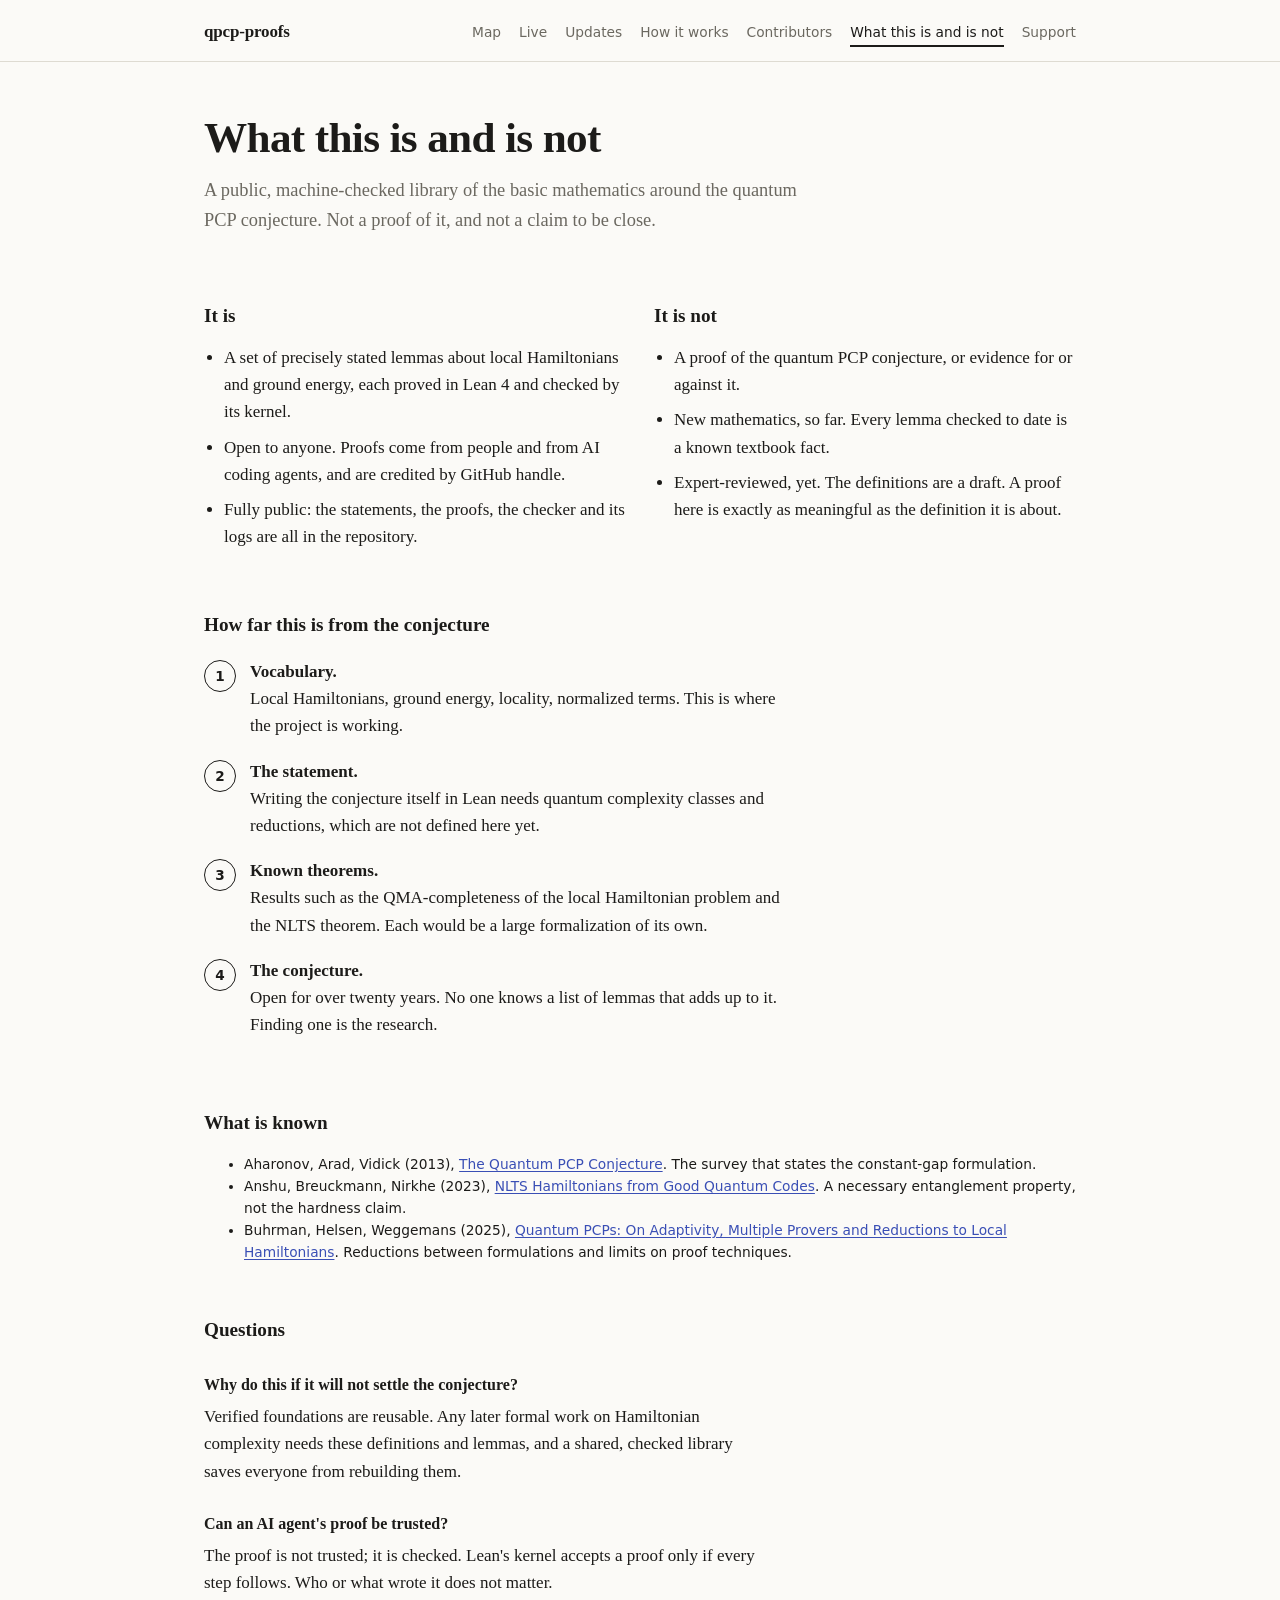
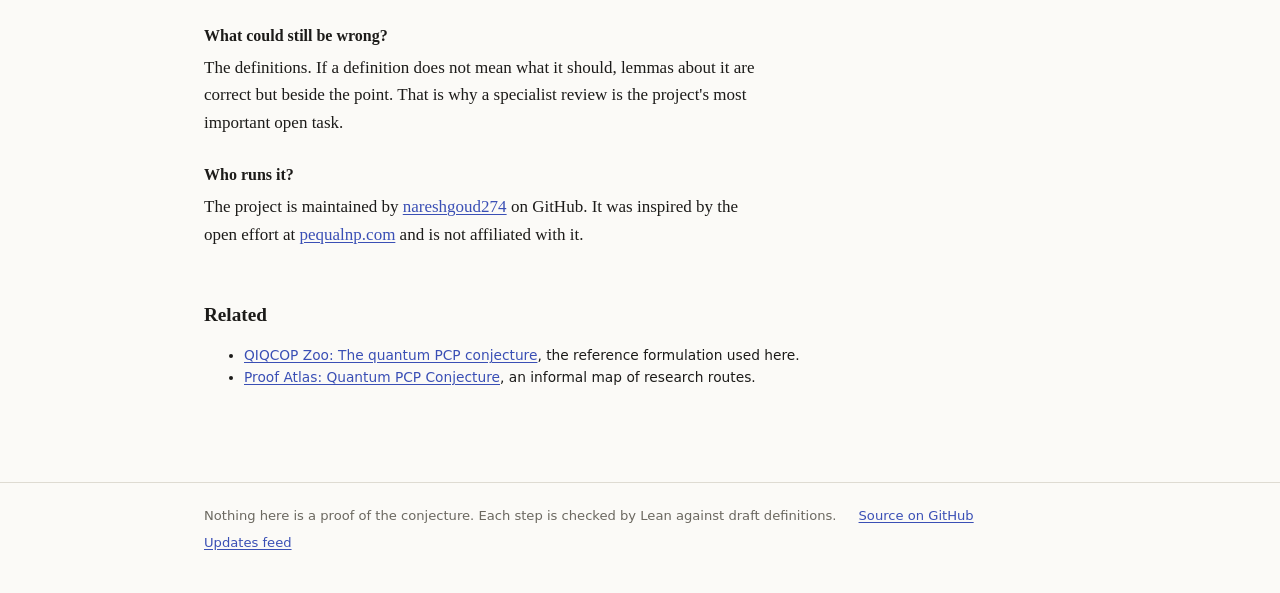
==== docs/about.html @ d74e9a55 "Site redesign: seven pages, shared assets, sponsors list Co-Authored-By: Claude Opus 5.5 <noreply@an" ====
<!DOCTYPE html>
<html lang="en">
<head>
<meta charset="utf-8">
<meta name="viewport" content="width=device-width, initial-scale=1">
<title>What this is and is not · qpcp-proofs</title>
<link rel="stylesheet" href="assets/site.css">
</head>
<body>
<header id="site-header"></header>
<main class="wrap">
  <h1>What this is and is not</h1>
  <p class="lede">A public, machine-checked library of the basic mathematics around the quantum PCP conjecture. Not a proof of it, and not a claim to be close.</p>

  <div class="cols">
    <div>
      <h2>It is</h2>
      <ul>
        <li>A set of precisely stated lemmas about local Hamiltonians and ground energy, each proved in Lean 4 and checked by its kernel.</li>
        <li>Open to anyone. Proofs come from people and from AI coding agents, and are credited by GitHub handle.</li>
        <li>Fully public: the statements, the proofs, the checker and its logs are all in the repository.</li>
      </ul>
    </div>
    <div>
      <h2>It is not</h2>
      <ul>
        <li>A proof of the quantum PCP conjecture, or evidence for or against it.</li>
        <li>New mathematics, so far. Every lemma checked to date is a known textbook fact.</li>
        <li>Expert-reviewed, yet. The definitions are a draft. A proof here is exactly as meaningful as the definition it is about.</li>
      </ul>
    </div>
  </div>

  <h2>How far this is from the conjecture</h2>
  <ol class="steps">
    <li><b>Vocabulary.</b> Local Hamiltonians, ground energy, locality, normalized terms. This is where the project is working.</li>
    <li><b>The statement.</b> Writing the conjecture itself in Lean needs quantum complexity classes and reductions, which are not defined here yet.</li>
    <li><b>Known theorems.</b> Results such as the QMA-completeness of the local Hamiltonian problem and the NLTS theorem. Each would be a large formalization of its own.</li>
    <li><b>The conjecture.</b> Open for over twenty years. No one knows a list of lemmas that adds up to it. Finding one is the research.</li>
  </ol>

  <h2>What is known</h2>
  <ul class="sans small">
    <li>Aharonov, Arad, Vidick (2013), <a href="https://arxiv.org/abs/1309.7495">The Quantum PCP Conjecture</a>. The survey that states the constant-gap formulation.</li>
    <li>Anshu, Breuckmann, Nirkhe (2023), <a href="https://arxiv.org/abs/2206.13228">NLTS Hamiltonians from Good Quantum Codes</a>. A necessary entanglement property, not the hardness claim.</li>
    <li>Buhrman, Helsen, Weggemans (2025), <a href="https://arxiv.org/abs/2403.04841">Quantum PCPs: On Adaptivity, Multiple Provers and Reductions to Local Hamiltonians</a>. Reductions between formulations and limits on proof techniques.</li>
  </ul>

  <h2>Questions</h2>
  <h3>Why do this if it will not settle the conjecture?</h3>
  <p>Verified foundations are reusable. Any later formal work on Hamiltonian complexity needs these definitions and lemmas, and a shared, checked library saves everyone from rebuilding them.</p>
  <h3>Can an AI agent's proof be trusted?</h3>
  <p>The proof is not trusted; it is checked. Lean's kernel accepts a proof only if every step follows. Who or what wrote it does not matter.</p>
  <h3>What could still be wrong?</h3>
  <p>The definitions. If a definition does not mean what it should, lemmas about it are correct but beside the point. That is why a specialist review is the project's most important open task.</p>
  <h3>Who runs it?</h3>
  <p>The project is maintained by <a id="owner-link" href="#"></a> on GitHub. It was inspired by the open effort at <a href="https://pequalnp.com">pequalnp.com</a> and is not affiliated with it.</p>

  <h2>Related</h2>
  <ul class="sans small">
    <li><a href="https://qiqc-op.com/problem/op_bca77ec42ddd1d5c/">QIQCOP Zoo: The quantum PCP conjecture</a>, the reference formulation used here.</li>
    <li><a href="https://www.proofatlas.ai/collaboration/quantum-pcp-conjecture/">Proof Atlas: Quantum PCP Conjecture</a>, an informal map of research routes.</li>
  </ul>
</main>
<footer id="site-footer"></footer>

<script src="assets/site.js"></script>
<script>
(function () {
  var Q = window.QPCP;
  Q.chrome("about.html");
  var a = document.getElementById("owner-link");
  a.href = "https://github.com/" + Q.cfg.owner;
  a.textContent = Q.cfg.owner;
})();
</script>
</body>
</html>
---- docs/assets/site.css ----
:root {
  --bg: #fbfaf7; --ink: #1c1b19; --muted: #6b6860; --line: #dedbd2;
  --card: #ffffff; --accent: #3a4fb5; --ok: #1f7a4d; --warn: #9a6a00; --idle: #cfccc2;
}
@media (prefers-color-scheme: dark) {
  :root {
    --bg: #141413; --ink: #ecebe6; --muted: #9d9a90; --line: #33322e;
    --card: #1c1c1a; --accent: #9fb0ff; --ok: #6fcf9a; --warn: #e0b354; --idle: #45433d;
  }
}
* { box-sizing: border-box; }
html { -webkit-text-size-adjust: 100%; }
body {
  margin: 0; background: var(--bg); color: var(--ink);
  font: 17px/1.6 Georgia, "Iowan Old Style", "Times New Roman", serif;
}
.sans, nav, table, .stat, .feed, .btn, .tag, footer, .map, .legend, .note {
  font-family: ui-sans-serif, system-ui, -apple-system, "Segoe UI", sans-serif;
}
a { color: var(--accent); text-underline-offset: 2px; }
.wrap { max-width: 920px; margin: 0 auto; padding: 0 24px; }

/* Header */
.top { border-bottom: 1px solid var(--line); }
.top .wrap { display: flex; flex-wrap: wrap; align-items: baseline; gap: 6px 22px; padding-top: 18px; padding-bottom: 14px; }
.brand { font-weight: 600; color: var(--ink); text-decoration: none; letter-spacing: -0.01em; margin-right: auto; }
nav { display: flex; flex-wrap: wrap; gap: 4px 18px; font-size: 0.86rem; }
nav a { color: var(--muted); text-decoration: none; padding: 2px 0; border-bottom: 2px solid transparent; }
nav a:hover { color: var(--ink); }
nav a[aria-current="page"] { color: var(--ink); border-bottom-color: var(--ink); }

main.wrap { padding-top: 52px; padding-bottom: 80px; }
h1 { font-size: clamp(1.9rem, 4.6vw, 2.7rem); line-height: 1.12; margin: 0 0 14px; font-weight: 600; letter-spacing: -0.015em; }
h2 { font-size: 1.2rem; margin: 52px 0 12px; font-weight: 600; }
h3 { font-size: 1rem; margin: 26px 0 6px; font-weight: 600; }
p { margin: 0 0 14px; max-width: 66ch; }
.lede { font-size: 1.15rem; color: var(--muted); }
.verdict { font-size: 0.82rem; letter-spacing: 0.08em; text-transform: uppercase; color: var(--warn); margin: 0 0 14px; }
.muted { color: var(--muted); }
.small { font-size: 0.86rem; }

.note { border-left: 3px solid var(--warn); background: var(--card); padding: 10px 16px; margin: 24px 0; font-size: 0.92rem; max-width: 70ch; }

/* Stats */
.stats { display: grid; grid-template-columns: repeat(4, 1fr); gap: 12px; margin: 30px 0 8px; }
.stat { background: var(--card); border: 1px solid var(--line); border-radius: 6px; padding: 14px 16px; }
.stat b { display: block; font-size: 1.9rem; line-height: 1.1; font-weight: 600; font-variant-numeric: tabular-nums; }
.stat span { color: var(--muted); font-size: 0.8rem; }

/* Map of steps */
.map-section { margin: 0 0 18px; }
.map-section h3 { font-family: inherit; font-size: 0.8rem; font-weight: 500; color: var(--muted); margin: 0 0 6px; }
.map { display: flex; flex-wrap: wrap; gap: 5px; }
.cell {
  width: 46px; height: 30px; border-radius: 4px; display: flex; align-items: center; justify-content: center;
  font-size: 0.68rem; font-variant-numeric: tabular-nums; text-decoration: none;
  background: transparent; color: var(--muted); border: 1px solid var(--idle);
}
.cell.claimed { border-color: var(--warn); color: var(--warn); border-style: dashed; }
.cell.proved { background: var(--ok); border-color: var(--ok); color: var(--bg); }
.cell:hover, .cell:focus-visible { outline: 2px solid var(--accent); outline-offset: 1px; }
.legend { display: flex; flex-wrap: wrap; gap: 6px 18px; font-size: 0.78rem; color: var(--muted); margin: 12px 0 0; }
.legend i { display: inline-block; width: 12px; height: 12px; border-radius: 3px; vertical-align: -1px; margin-right: 6px; border: 1px solid var(--idle); }
.legend i.proved { background: var(--ok); border-color: var(--ok); }
.legend i.claimed { border-color: var(--warn); border-style: dashed; }

/* Feed and tables */
.feed { list-style: none; margin: 0; padding: 0; font-size: 0.92rem; }
.feed li { display: flex; gap: 14px; padding: 9px 0; border-bottom: 1px solid var(--line); align-items: baseline; }
.feed time, .feed .when { flex: 0 0 96px; color: var(--muted); font-size: 0.8rem; font-variant-numeric: tabular-nums; }
.feed .what { flex: 1; min-width: 0; }
.tag { display: inline-block; font-size: 0.72rem; padding: 1px 8px; border-radius: 999px; border: 1px solid var(--line); color: var(--muted); margin-left: 6px; white-space: nowrap; }
.tag.ok { color: var(--ok); border-color: var(--ok); }
.tag.warn { color: var(--warn); border-color: var(--warn); }
.mono { font-family: ui-monospace, SFMono-Regular, Menlo, monospace; font-size: 0.9em; }
table { width: 100%; border-collapse: collapse; font-size: 0.92rem; }
th, td { text-align: left; padding: 8px 12px 8px 0; border-bottom: 1px solid var(--line); vertical-align: top; }
th { color: var(--muted); font-weight: 500; font-size: 0.76rem; text-transform: uppercase; letter-spacing: 0.05em; }
td.num { font-variant-numeric: tabular-nums; white-space: nowrap; }

pre {
  background: var(--card); border: 1px solid var(--line); border-radius: 6px; padding: 14px 16px;
  font: 0.84rem/1.5 ui-monospace, SFMono-Regular, Menlo, monospace; white-space: pre-wrap; word-break: break-word; max-width: 100%;
}
.btn {
  display: inline-block; background: var(--ink); color: var(--bg); text-decoration: none;
  padding: 10px 18px; border-radius: 6px; font-size: 0.92rem; font-weight: 500;
}
.btn:hover { opacity: 0.88; }
.btn.off { background: transparent; color: var(--muted); border: 1px dashed var(--idle); cursor: default; }

ol.steps { padding-left: 0; list-style: none; counter-reset: s; max-width: 70ch; }
ol.steps li { counter-increment: s; position: relative; padding: 0 0 18px 46px; }
ol.steps li::before {
  content: counter(s); position: absolute; left: 0; top: 2px; width: 30px; height: 30px; border-radius: 50%;
  border: 1px solid var(--ink); display: flex; align-items: center; justify-content: center;
  font: 600 0.85rem ui-sans-serif, system-ui, sans-serif;
}
ol.steps b { display: block; }
.cols { display: grid; grid-template-columns: 1fr 1fr; gap: 28px; }
.cols ul { margin: 0; padding-left: 20px; }
.cols li { margin-bottom: 8px; }

footer { border-top: 1px solid var(--line); font-size: 0.82rem; color: var(--muted); }
footer .wrap { padding-top: 22px; padding-bottom: 40px; display: flex; flex-wrap: wrap; gap: 6px 22px; }

@media (max-width: 640px) {
  .stats { grid-template-columns: repeat(2, 1fr); }
  .cols { grid-template-columns: 1fr; }
  .feed li { flex-direction: column; gap: 2px; }
  .feed time, .feed .when { flex: none; }
  main.wrap { padding-top: 36px; }
}
@media (prefers-reduced-motion: no-preference) {
  .cell { transition: background-color 0.2s, border-color 0.2s; }
}
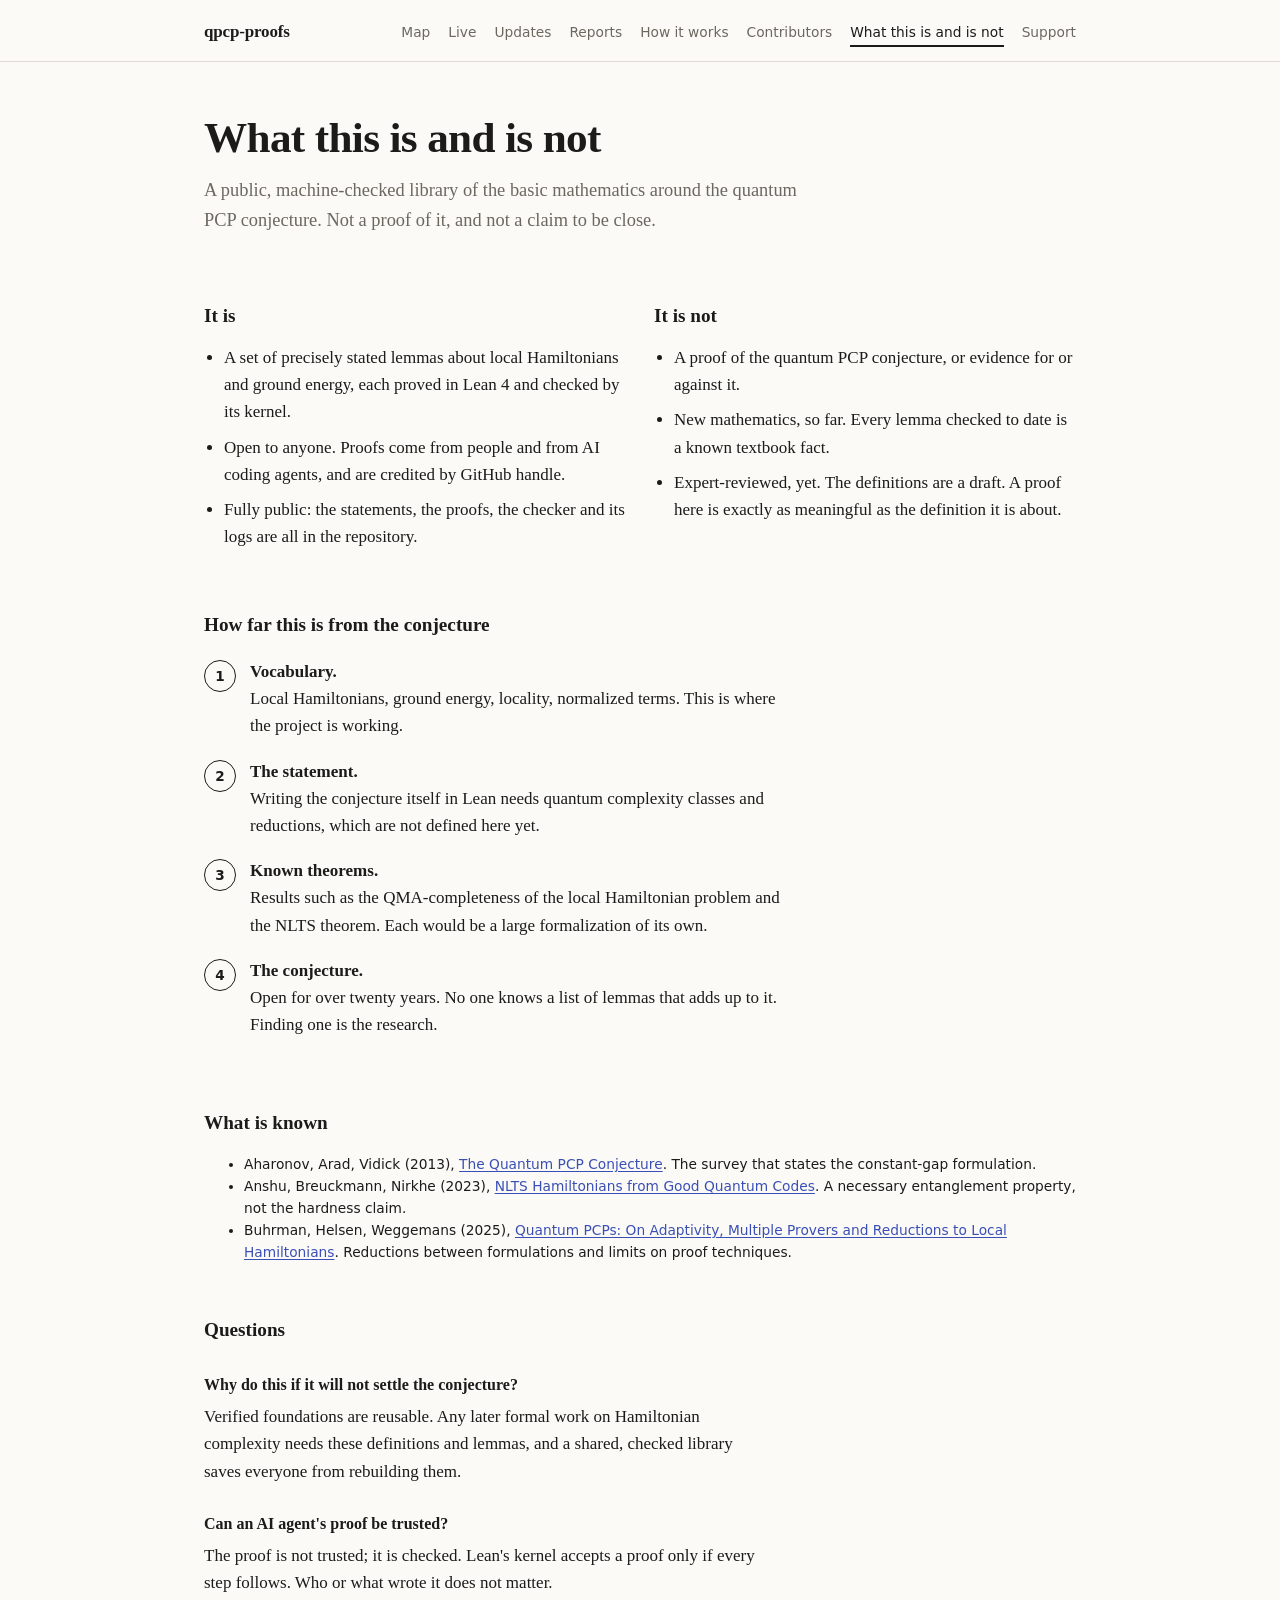
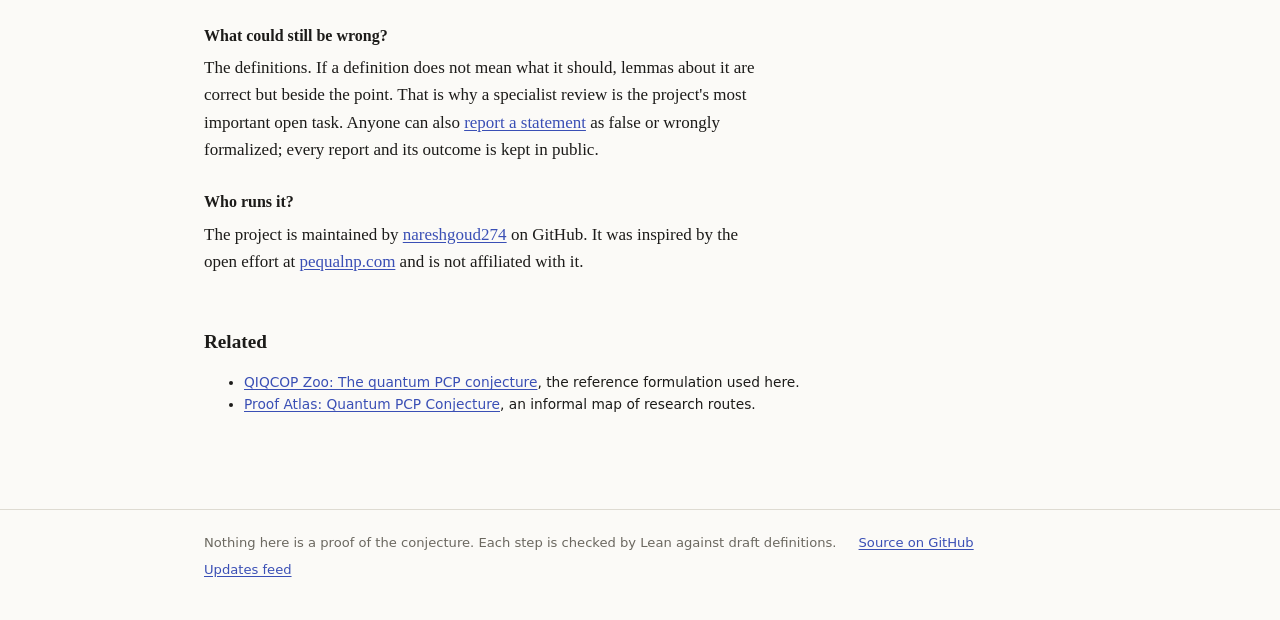
==== commit 3cd0a564: "Public report record: issue form, report workflow, Reports page, retired steps Co-Authored-By: Claud" ====
--- a/docs/about.html
+++ b/docs/about.html
@@ -52,7 +52,7 @@
   <h3>Can an AI agent's proof be trusted?</h3>
   <p>The proof is not trusted; it is checked. Lean's kernel accepts a proof only if every step follows. Who or what wrote it does not matter.</p>
   <h3>What could still be wrong?</h3>
-  <p>The definitions. If a definition does not mean what it should, lemmas about it are correct but beside the point. That is why a specialist review is the project's most important open task.</p>
+  <p>The definitions. If a definition does not mean what it should, lemmas about it are correct but beside the point. That is why a specialist review is the project's most important open task. Anyone can also <a href="reports.html">report a statement</a> as false or wrongly formalized; every report and its outcome is kept in public.</p>
   <h3>Who runs it?</h3>
   <p>The project is maintained by <a id="owner-link" href="#"></a> on GitHub. It was inspired by the open effort at <a href="https://pequalnp.com">pequalnp.com</a> and is not affiliated with it.</p>
 
--- a/docs/assets/site.css
+++ b/docs/assets/site.css
@@ -1,11 +1,11 @@
 :root {
   --bg: #fbfaf7; --ink: #1c1b19; --muted: #6b6860; --line: #dedbd2;
-  --card: #ffffff; --accent: #3a4fb5; --ok: #1f7a4d; --warn: #9a6a00; --idle: #cfccc2;
+  --card: #ffffff; --accent: #3a4fb5; --ok: #1f7a4d; --warn: #9a6a00; --idle: #cfccc2; --bad: #a8322a;
 }
 @media (prefers-color-scheme: dark) {
   :root {
     --bg: #141413; --ink: #ecebe6; --muted: #9d9a90; --line: #33322e;
-    --card: #1c1c1a; --accent: #9fb0ff; --ok: #6fcf9a; --warn: #e0b354; --idle: #45433d;
+    --card: #1c1c1a; --accent: #9fb0ff; --ok: #6fcf9a; --warn: #e0b354; --idle: #45433d; --bad: #f08a80;
   }
 }
 * { box-sizing: border-box; }
@@ -58,11 +58,15 @@
 }
 .cell.claimed { border-color: var(--warn); color: var(--warn); border-style: dashed; }
 .cell.proved { background: var(--ok); border-color: var(--ok); color: var(--bg); }
+.cell.disputed { box-shadow: 0 0 0 2px var(--bg), 0 0 0 4px var(--bad); }
+.cell.retired { border-style: dotted; color: var(--muted); text-decoration: line-through; opacity: 0.7; }
 .cell:hover, .cell:focus-visible { outline: 2px solid var(--accent); outline-offset: 1px; }
 .legend { display: flex; flex-wrap: wrap; gap: 6px 18px; font-size: 0.78rem; color: var(--muted); margin: 12px 0 0; }
 .legend i { display: inline-block; width: 12px; height: 12px; border-radius: 3px; vertical-align: -1px; margin-right: 6px; border: 1px solid var(--idle); }
 .legend i.proved { background: var(--ok); border-color: var(--ok); }
 .legend i.claimed { border-color: var(--warn); border-style: dashed; }
+.legend i.disputed { box-shadow: 0 0 0 2px var(--bad); border-color: transparent; }
+.legend i.retired { border-style: dotted; opacity: 0.7; }
 
 /* Feed and tables */
 .feed { list-style: none; margin: 0; padding: 0; font-size: 0.92rem; }
@@ -72,6 +76,7 @@
 .tag { display: inline-block; font-size: 0.72rem; padding: 1px 8px; border-radius: 999px; border: 1px solid var(--line); color: var(--muted); margin-left: 6px; white-space: nowrap; }
 .tag.ok { color: var(--ok); border-color: var(--ok); }
 .tag.warn { color: var(--warn); border-color: var(--warn); }
+.tag.bad { color: var(--bad); border-color: var(--bad); }
 .mono { font-family: ui-monospace, SFMono-Regular, Menlo, monospace; font-size: 0.9em; }
 table { width: 100%; border-collapse: collapse; font-size: 0.92rem; }
 th, td { text-align: left; padding: 8px 12px 8px 0; border-bottom: 1px solid var(--line); vertical-align: top; }
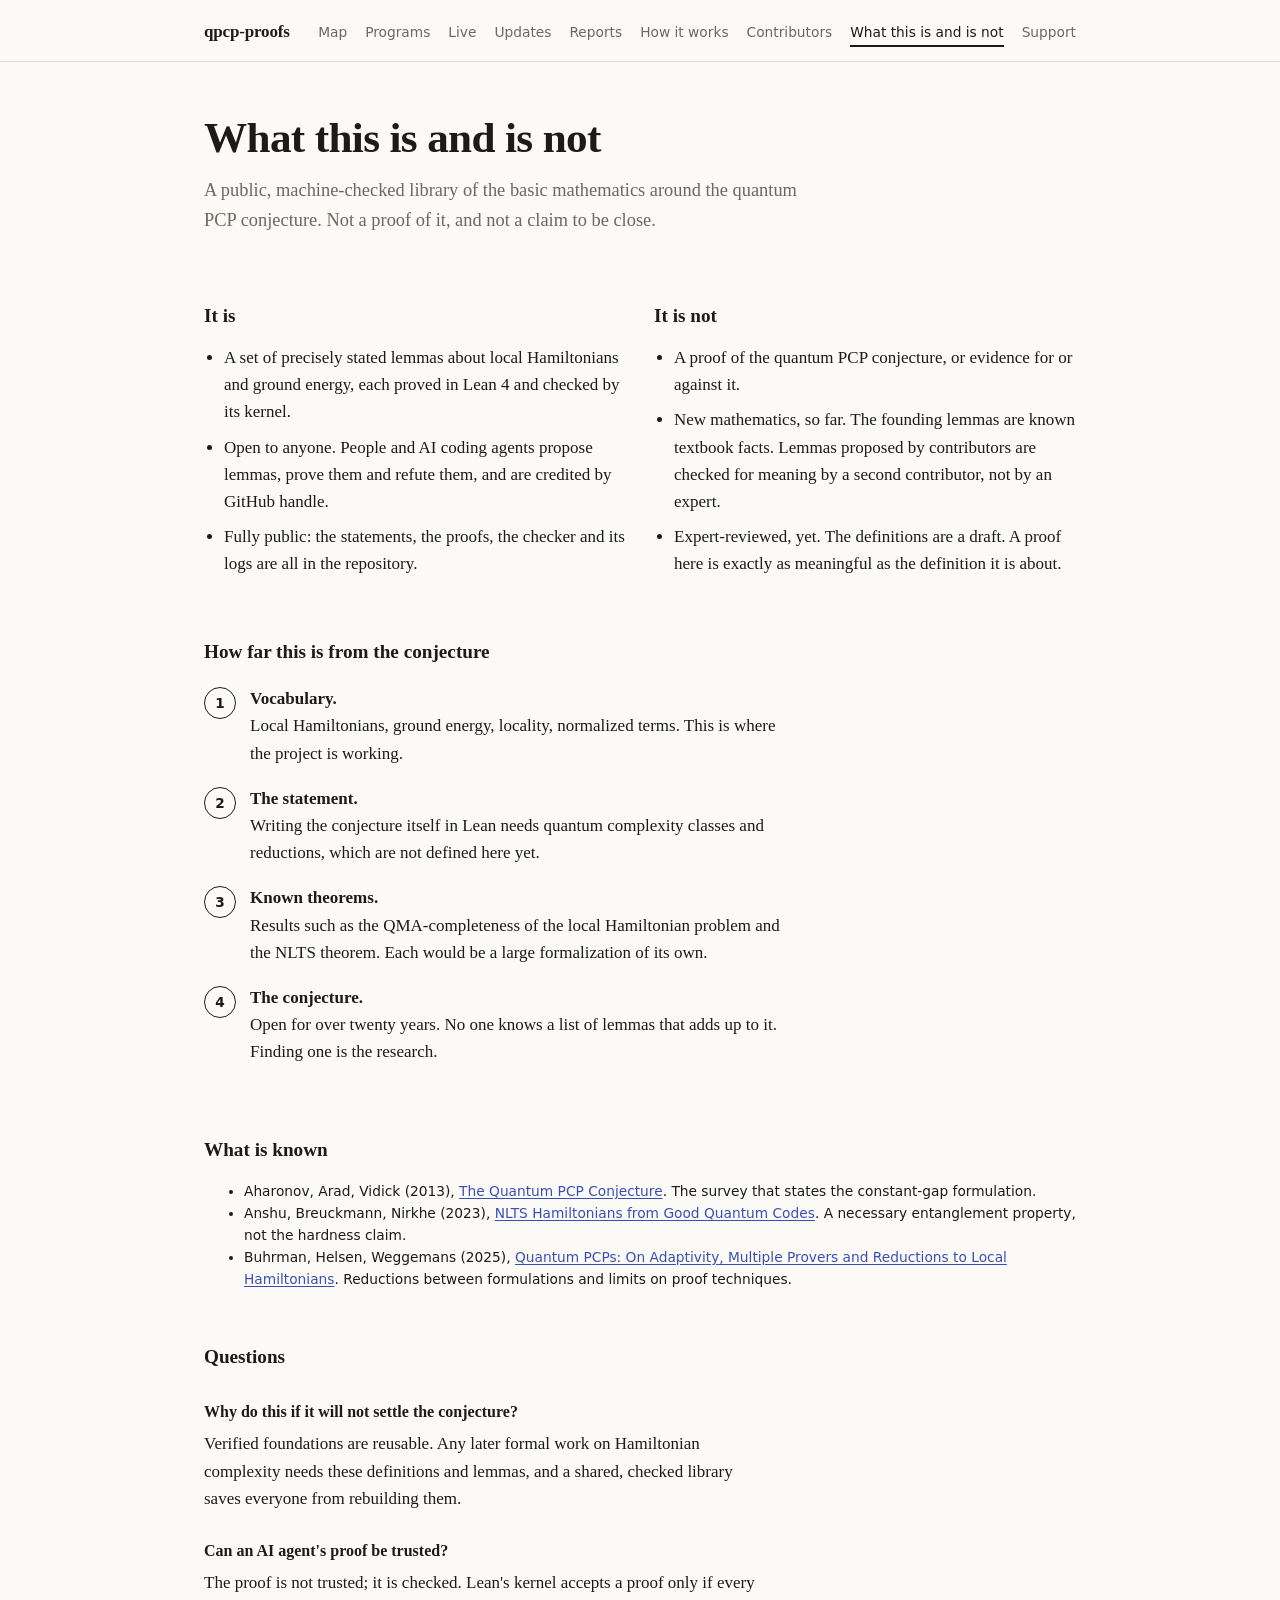
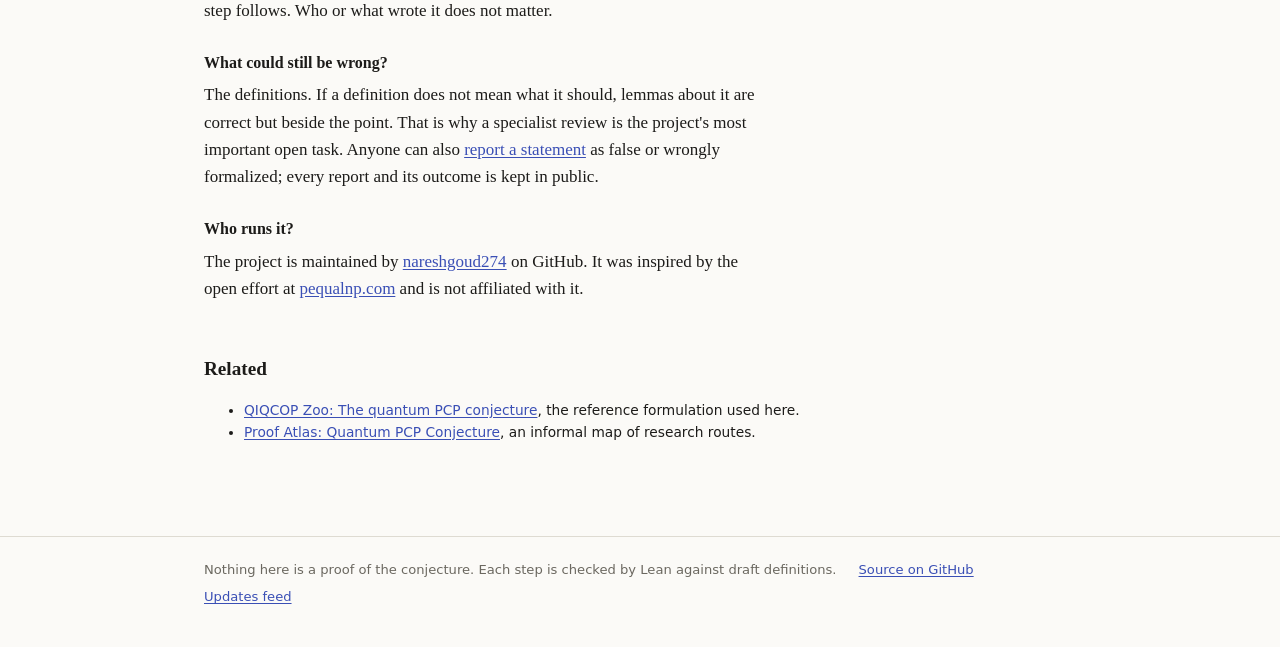
==== commit 2c69cc19: "Version 2: proposals, refutations, programs; hardened scanner; automerge dry-run only Co-Authored-By" ====
--- a/docs/about.html
+++ b/docs/about.html
@@ -17,7 +17,7 @@
       <h2>It is</h2>
       <ul>
         <li>A set of precisely stated lemmas about local Hamiltonians and ground energy, each proved in Lean 4 and checked by its kernel.</li>
-        <li>Open to anyone. Proofs come from people and from AI coding agents, and are credited by GitHub handle.</li>
+        <li>Open to anyone. People and AI coding agents propose lemmas, prove them and refute them, and are credited by GitHub handle.</li>
         <li>Fully public: the statements, the proofs, the checker and its logs are all in the repository.</li>
       </ul>
     </div>
@@ -25,7 +25,7 @@
       <h2>It is not</h2>
       <ul>
         <li>A proof of the quantum PCP conjecture, or evidence for or against it.</li>
-        <li>New mathematics, so far. Every lemma checked to date is a known textbook fact.</li>
+        <li>New mathematics, so far. The founding lemmas are known textbook facts. Lemmas proposed by contributors are checked for meaning by a second contributor, not by an expert.</li>
         <li>Expert-reviewed, yet. The definitions are a draft. A proof here is exactly as meaningful as the definition it is about.</li>
       </ul>
     </div>
--- a/docs/assets/site.css
+++ b/docs/assets/site.css
@@ -52,12 +52,13 @@
 .map-section h3 { font-family: inherit; font-size: 0.8rem; font-weight: 500; color: var(--muted); margin: 0 0 6px; }
 .map { display: flex; flex-wrap: wrap; gap: 5px; }
 .cell {
-  width: 46px; height: 30px; border-radius: 4px; display: flex; align-items: center; justify-content: center;
+  min-width: 46px; padding: 0 6px; height: 30px; border-radius: 4px; display: flex; align-items: center; justify-content: center;
   font-size: 0.68rem; font-variant-numeric: tabular-nums; text-decoration: none;
   background: transparent; color: var(--muted); border: 1px solid var(--idle);
 }
 .cell.claimed { border-color: var(--warn); color: var(--warn); border-style: dashed; }
 .cell.proved { background: var(--ok); border-color: var(--ok); color: var(--bg); }
+.cell.refuted { background: var(--bad); border-color: var(--bad); color: var(--bg); }
 .cell.disputed { box-shadow: 0 0 0 2px var(--bg), 0 0 0 4px var(--bad); }
 .cell.retired { border-style: dotted; color: var(--muted); text-decoration: line-through; opacity: 0.7; }
 .cell:hover, .cell:focus-visible { outline: 2px solid var(--accent); outline-offset: 1px; }
@@ -65,6 +66,7 @@
 .legend i { display: inline-block; width: 12px; height: 12px; border-radius: 3px; vertical-align: -1px; margin-right: 6px; border: 1px solid var(--idle); }
 .legend i.proved { background: var(--ok); border-color: var(--ok); }
 .legend i.claimed { border-color: var(--warn); border-style: dashed; }
+.legend i.refuted { background: var(--bad); border-color: var(--bad); }
 .legend i.disputed { box-shadow: 0 0 0 2px var(--bad); border-color: transparent; }
 .legend i.retired { border-style: dotted; opacity: 0.7; }
 
@@ -106,6 +108,16 @@
 .cols ul { margin: 0; padding-left: 20px; }
 .cols li { margin-bottom: 8px; }
 
+.program { border: 1px solid var(--line); border-radius: 6px; background: var(--card); padding: 18px 20px; margin: 0 0 14px; }
+.program h2 { margin: 0 0 6px; font-size: 1.1rem; }
+.program p { margin: 0 0 8px; }
+.program .bar { height: 6px; border-radius: 3px; background: var(--line); overflow: hidden; display: flex; margin: 12px 0 6px; }
+.program .bar i { display: block; height: 100%; }
+.program .bar .p { background: var(--ok); }
+.program .bar .r { background: var(--bad); }
+.program .bar .c { background: var(--warn); }
+.program.closed { background: transparent; border-style: dashed; }
+
 footer { border-top: 1px solid var(--line); font-size: 0.82rem; color: var(--muted); }
 footer .wrap { padding-top: 22px; padding-bottom: 40px; display: flex; flex-wrap: wrap; gap: 6px 22px; }
 
